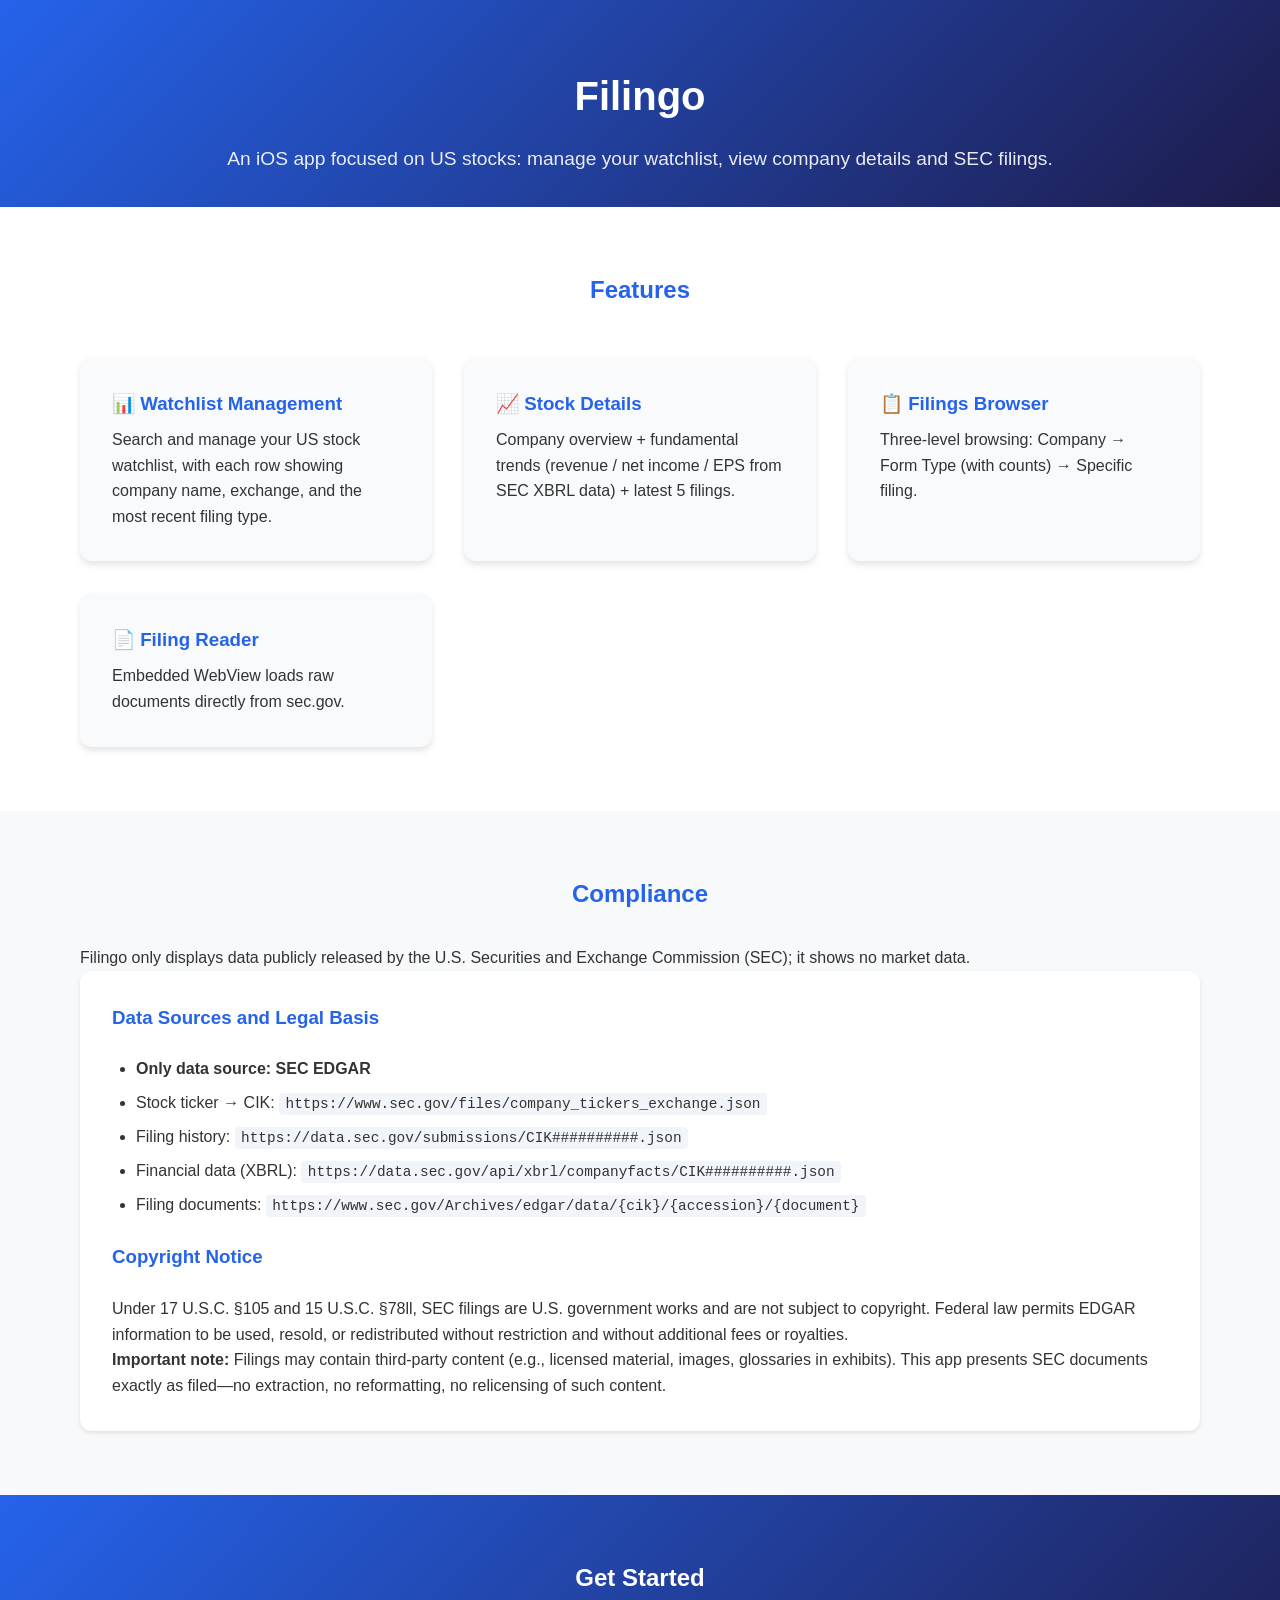
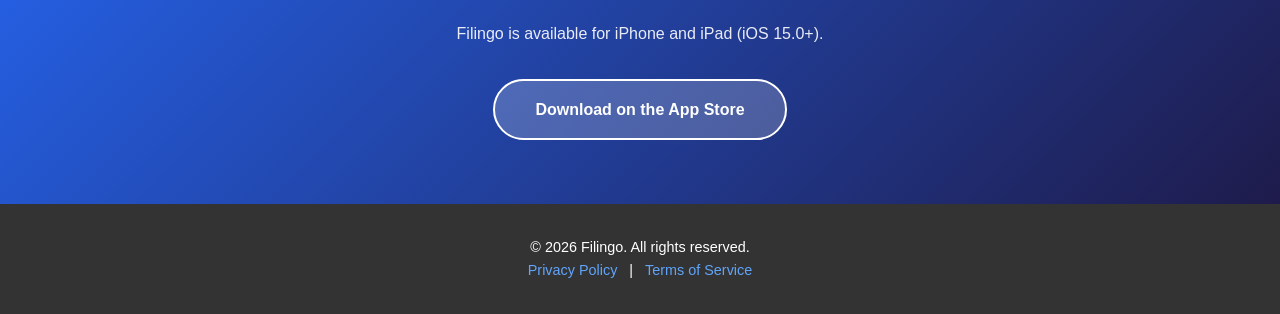
==== index.html @ 7d89cabd "Initial commit: Filingo website with English landing page, privacy policy, and terms of service" ====
<!DOCTYPE html>
<html lang="en">
<head>
    <meta charset="UTF-8">
    <meta name="viewport" content="width=device-width, initial-scale=1.0">
    <title>Filingo - SEC Filings Viewer for iOS</title>
    <link rel="stylesheet" href="assets/css/style.css">
</head>
<body>
    <header>
        <div class="container">
            <h1>Filingo</h1>
            <p>An iOS app focused on US stocks: manage your watchlist, view company details and SEC filings.</p>
        </div>
    </header>

    <section class="features">
        <div class="container">
            <h2>Features</h2>
            <div class="feature-grid">
                <div class="feature-card">
                    <h3>📊 Watchlist Management</h3>
                    <p>Search and manage your US stock watchlist, with each row showing company name, exchange, and the most recent filing type.</p>
                </div>
                <div class="feature-card">
                    <h3>📈 Stock Details</h3>
                    <p>Company overview + fundamental trends (revenue / net income / EPS from SEC XBRL data) + latest 5 filings.</p>
                </div>
                <div class="feature-card">
                    <h3>📋 Filings Browser</h3>
                    <p>Three-level browsing: Company → Form Type (with counts) → Specific filing.</p>
                </div>
                <div class="feature-card">
                    <h3>📄 Filing Reader</h3>
                    <p>Embedded WebView loads raw documents directly from sec.gov.</p>
                </div>
            </div>
        </div>
    </section>

    <section class="compliance">
        <div class="container">
            <h2>Compliance</h2>
            <p>Filingo only displays data publicly released by the U.S. Securities and Exchange Commission (SEC); it shows no market data.</p>

            <div class="compliance-points">
                <h3>Data Sources and Legal Basis</h3>
                <ul>
                    <li><strong>Only data source: SEC EDGAR</strong></li>
                    <li>Stock ticker → CIK: <code>https://www.sec.gov/files/company_tickers_exchange.json</code></li>
                    <li>Filing history: <code>https://data.sec.gov/submissions/CIK##########.json</code></li>
                    <li>Financial data (XBRL): <code>https://data.sec.gov/api/xbrl/companyfacts/CIK##########.json</code></li>
                    <li>Filing documents: <code>https://www.sec.gov/Archives/edgar/data/{cik}/{accession}/{document}</code></li>
                </ul>

                <h3>Copyright Notice</h3>
                <p>Under 17 U.S.C. §105 and 15 U.S.C. §78ll, SEC filings are U.S. government works and are not subject to copyright. Federal law permits EDGAR information to be used, resold, or redistributed without restriction and without additional fees or royalties.</p>
                <p><strong>Important note:</strong> Filings may contain third-party content (e.g., licensed material, images, glossaries in exhibits). This app presents SEC documents exactly as filed—no extraction, no reformatting, no relicensing of such content.</p>
            </div>
        </div>
    </section>

    <section class="download">
        <div class="container">
            <h2>Get Started</h2>
            <p>Filingo is available for iPhone and iPad (iOS 15.0+).</p>
            <a href="#" class="btn">Download on the App Store</a>
        </div>
    </section>

    <footer>
        <div class="container">
            <p>&copy; 2026 Filingo. All rights reserved.</p>
            <p><a href="privacy.html">Privacy Policy</a> | <a href="terms.html">Terms of Service</a></p>
        </div>
    </footer>
</body>
</html>
---- assets/css/style.css ----
* {
    margin: 0;
    padding: 0;
    box-sizing: border-box;
}

body {
    font-family: -apple-system, BlinkMacSystemFont, 'Segoe UI', Roboto, sans-serif;
    line-height: 1.6;
    color: #333;
    background-color: #f5f5f5;
}

.container {
    width: 90%;
    max-width: 1200px;
    margin: 0 auto;
    padding: 0 1rem;
}

header {
    background: linear-gradient(135deg, #2563eb, #1e1b4b);
    color: white;
    text-align: center;
    padding: 4rem 0 2rem;
}

header h1 {
    font-size: 2.5rem;
    margin-bottom: 1rem;
}

header p {
    font-size: 1.2rem;
    opacity: 0.9;
}

.features {
    padding: 4rem 0;
    background-color: white;
}

.features h2 {
    text-align: center;
    margin-bottom: 3rem;
    color: #2563eb;
}

.feature-grid {
    display: grid;
    grid-template-columns: repeat(auto-fit, minmax(280px, 1fr));
    gap: 2rem;
}

.feature-card {
    background: #f8fafc;
    border-radius: 12px;
    padding: 2rem;
    box-shadow: 0 4px 6px rgba(0, 0, 0, 0.1);
    transition: transform 0.3s ease, box-shadow 0.3s ease;
}

.feature-card:hover {
    transform: translateY(-5px);
    box-shadow: 0 8px 15px rgba(0, 0, 0, 0.1);
}

.feature-card h3 {
    color: #2563eb;
    margin-bottom: 0.5rem;
    display: flex;
    align-items: center;
    gap: 0.5rem;
}

.compliance {
    padding: 4rem 0;
    background-color: #f8f9fa;
}

.compliance h2 {
    text-align: center;
    margin-bottom: 2rem;
    color: #2563eb;
}

.compliance-points {
    background: white;
    border-radius: 12px;
    padding: 2rem;
    box-shadow: 0 2px 4px rgba(0, 0, 0, 0.1);
}

.compliance-points h3 {
    color: #2563eb;
    margin-bottom: 1.5rem;
    display: flex;
    align-items: center;
    gap: 0.5rem;
}

.compliance-points ul {
    margin-left: 1.5rem;
    margin-bottom: 1.5rem;
}

.compliance-points li {
    margin-bottom: 0.5rem;
    line-height: 1.6;
}

.compliance-points code {
    background: #f1f5f9;
    padding: 0.2rem 0.4rem;
    border-radius: 4px;
    font-family: 'Courier New', Courier, monospace;
    font-size: 0.9rem;
}

.download {
    padding: 4rem 0;
    text-align: center;
    background: linear-gradient(135deg, #2563eb, #1e1b4b);
    color: white;
}

.download h2 {
    margin-bottom: 1.5rem;
}

.download p {
    margin-bottom: 2rem;
    opacity: 0.9;
    max-width: 600px;
    margin-left: auto;
    margin-right: auto;
}

.btn {
    display: inline-block;
    background: rgba(255, 255, 255, 0.2);
    color: white;
    padding: 1rem 2.5rem;
    border-radius: 50px;
    text-decoration: none;
    font-weight: 600;
    border: 2px solid white;
    transition: all 0.3s ease;
}

.btn:hover {
    background: rgba(255, 255, 255, 0.3);
    transform: translateY(-2px);
    box-shadow: 0 4px 15px rgba(0, 0, 0, 0.2);
}

footer {
    text-align: center;
    padding: 2rem 0;
    background-color: #333;
    color: white;
    font-size: 0.9rem;
}

footer a {
    color: #60a5fa;
    text-decoration: none;
    margin: 0 0.5rem;
}

footer a:hover {
    text-decoration: underline;
}

@media (max-width: 768px) {
    header h1 {
        font-size: 2rem;
    }

    header p {
        font-size: 1rem;
    }

    .features h2,
    .compliance h2 {
        font-size: 1.8rem;
    }

    .feature-card {
        padding: 1.5rem;
    }
}
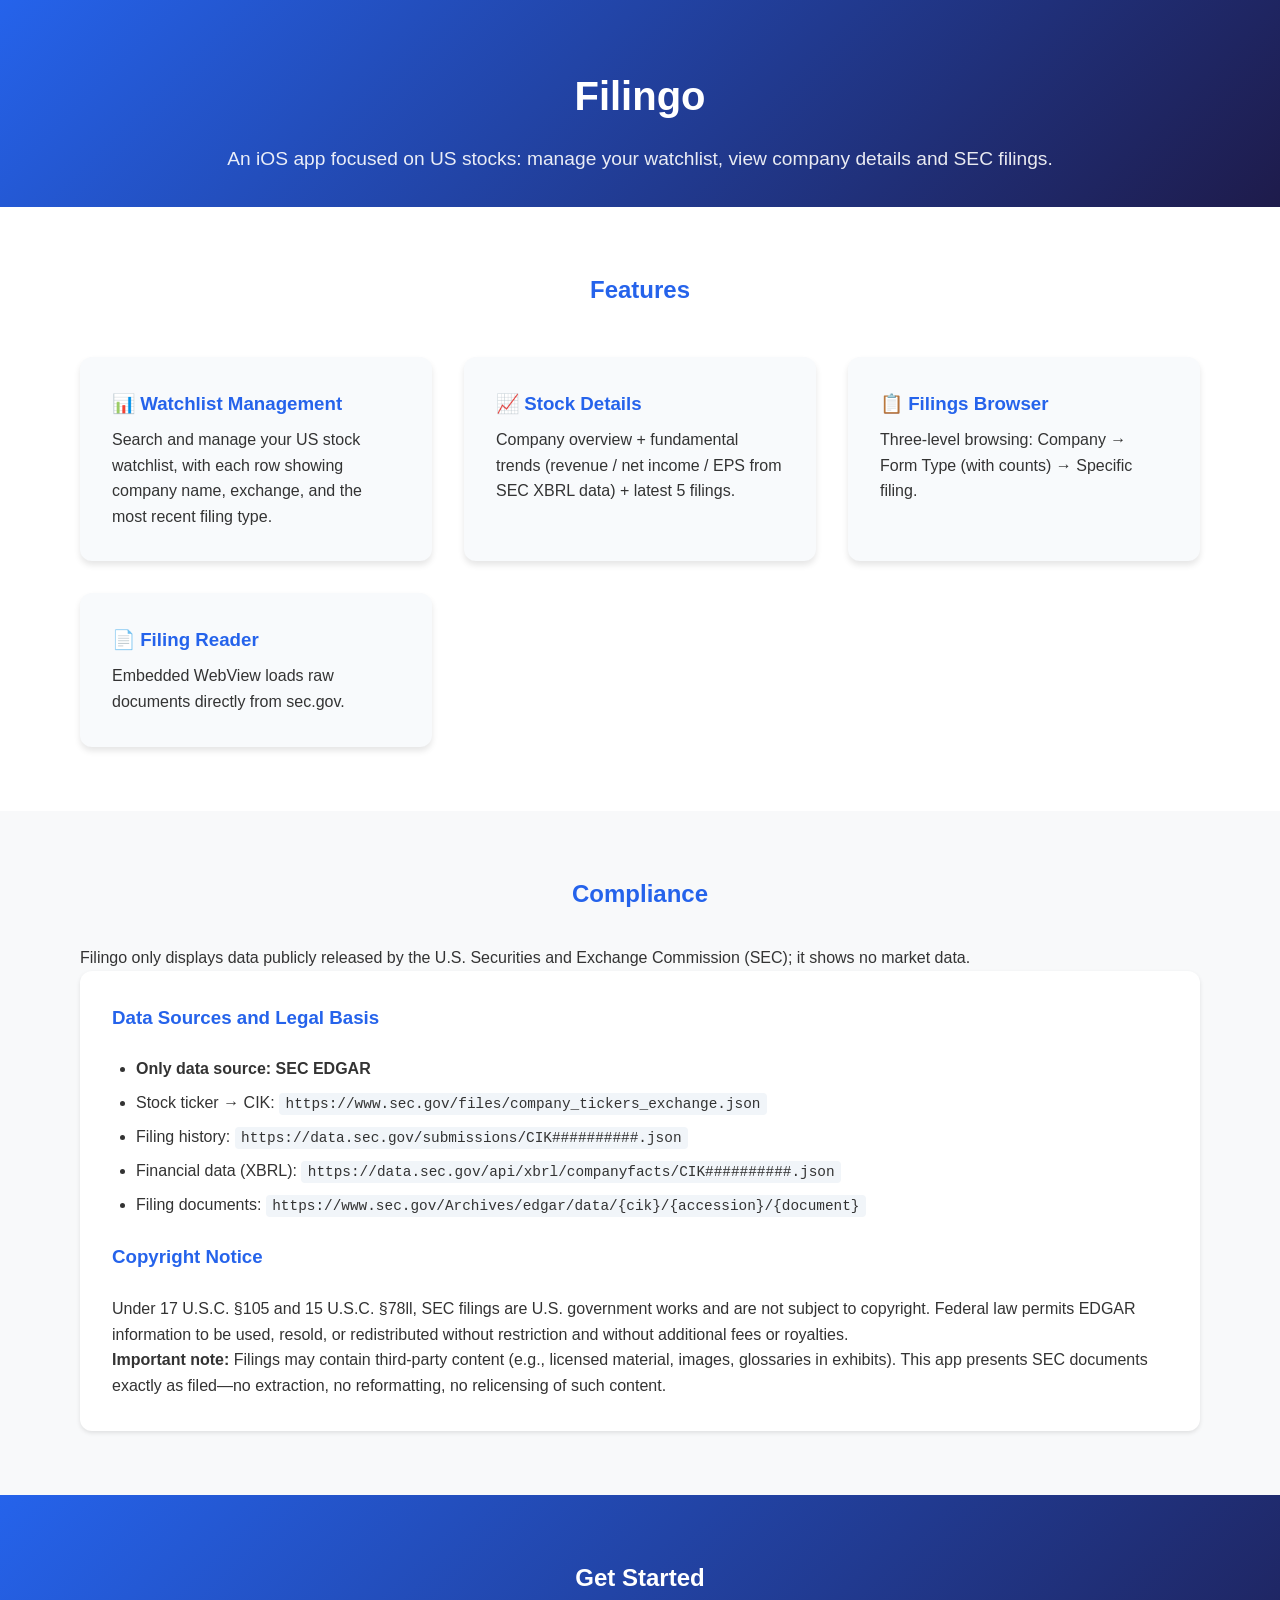
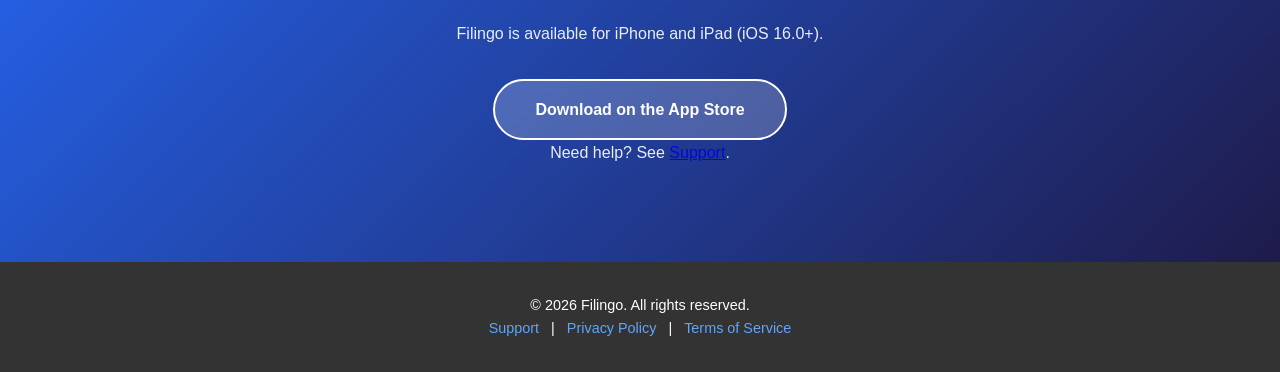
==== commit eff54024: "Add a support page and correct the contact addresses The privacy policy and terms both named address" ====
--- a/index.html
+++ b/index.html
@@ -63,15 +63,16 @@
     <section class="download">
         <div class="container">
             <h2>Get Started</h2>
-            <p>Filingo is available for iPhone and iPad (iOS 15.0+).</p>
+            <p>Filingo is available for iPhone and iPad (iOS 16.0+).</p>
             <a href="#" class="btn">Download on the App Store</a>
+            <p>Need help? See <a href="support.html">Support</a>.</p>
         </div>
     </section>
 
     <footer>
         <div class="container">
             <p>&copy; 2026 Filingo. All rights reserved.</p>
-            <p><a href="privacy.html">Privacy Policy</a> | <a href="terms.html">Terms of Service</a></p>
+            <p><a href="support.html">Support</a> | <a href="privacy.html">Privacy Policy</a> | <a href="terms.html">Terms of Service</a></p>
         </div>
     </footer>
 </body>
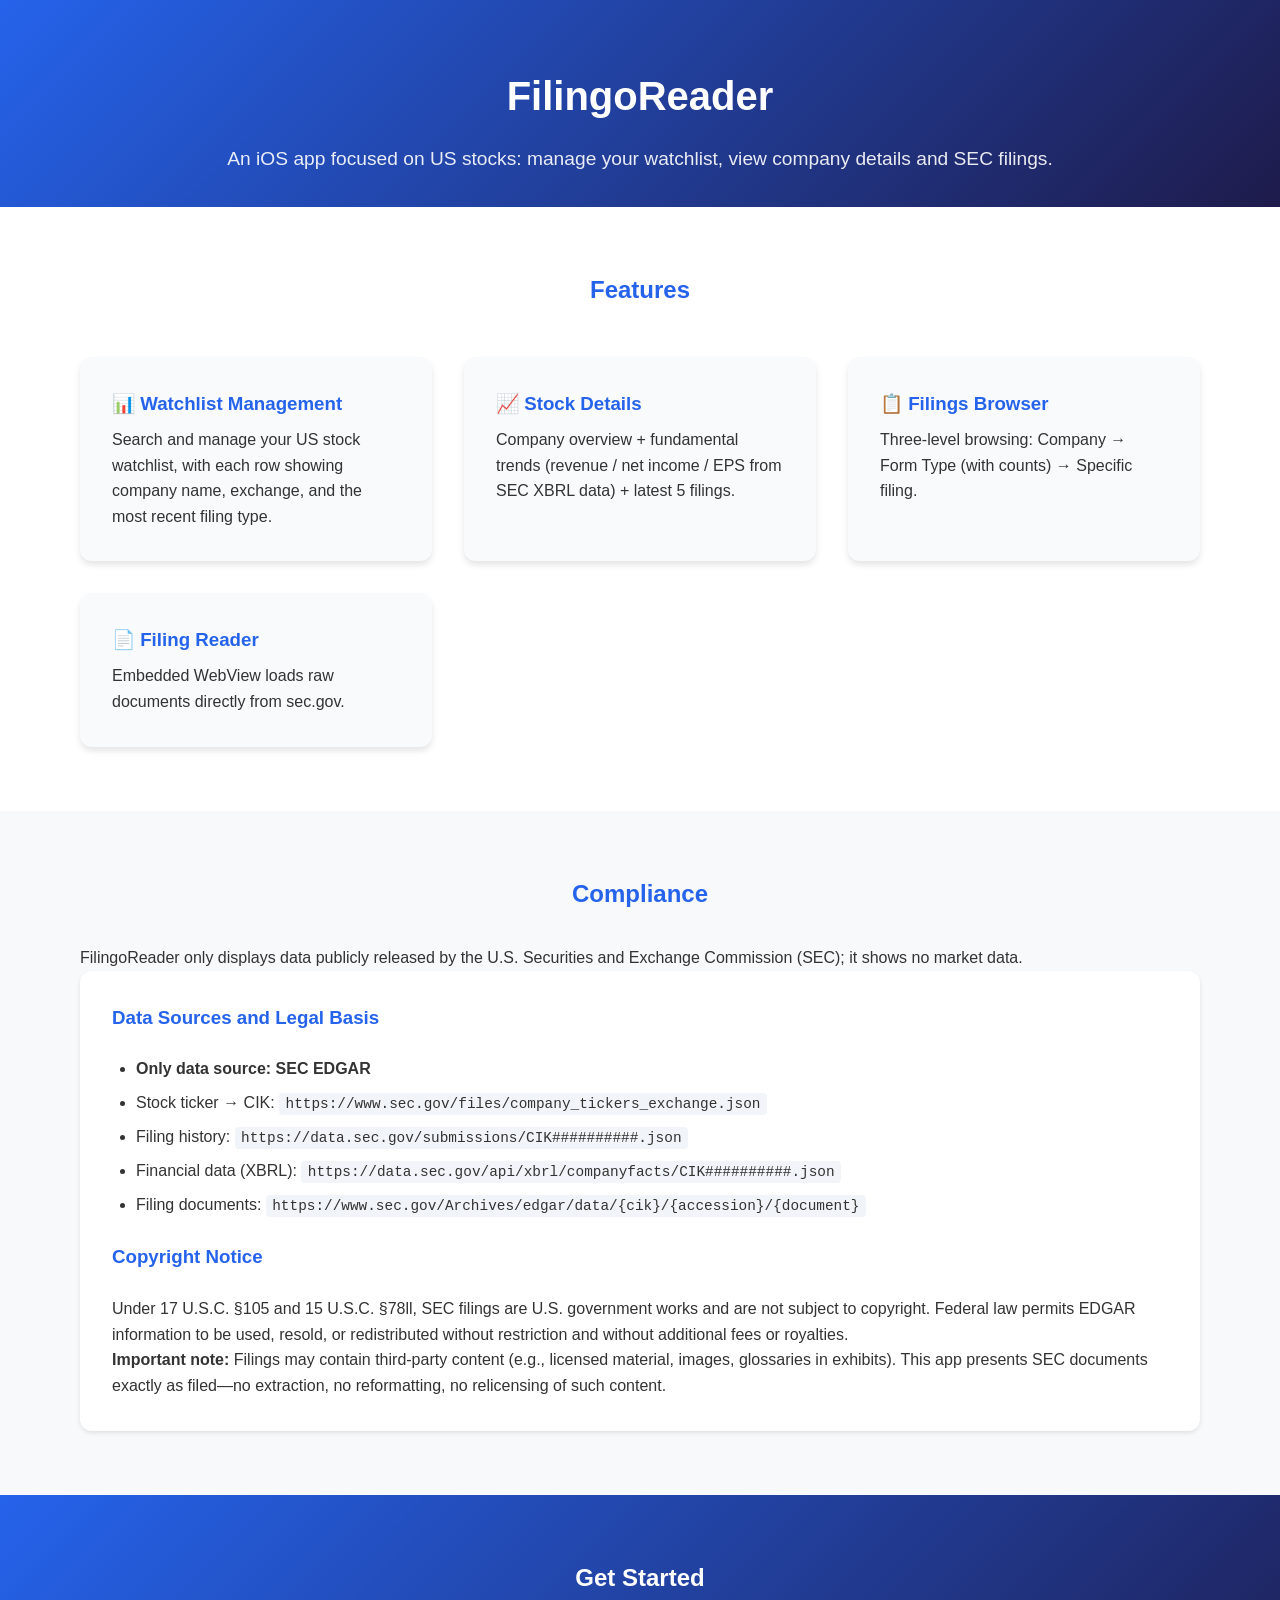
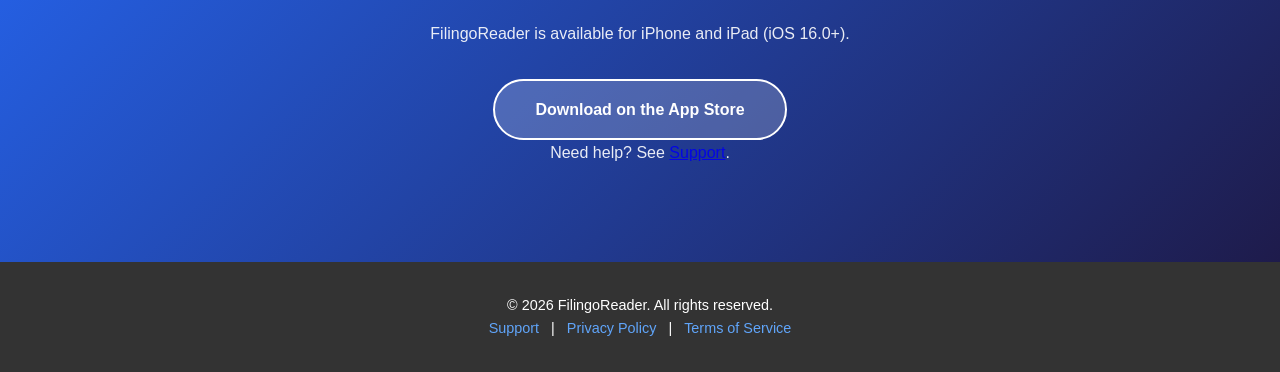
==== commit da79fc35: "Rename the app to FilingoReader across the site The app's display name changed, so the seven pages n" ====
--- a/index.html
+++ b/index.html
@@ -3,13 +3,13 @@
 <head>
     <meta charset="UTF-8">
     <meta name="viewport" content="width=device-width, initial-scale=1.0">
-    <title>Filingo - SEC Filings Viewer for iOS</title>
+    <title>FilingoReader - SEC Filings Viewer for iOS</title>
     <link rel="stylesheet" href="assets/css/style.css">
 </head>
 <body>
     <header>
         <div class="container">
-            <h1>Filingo</h1>
+            <h1>FilingoReader</h1>
             <p>An iOS app focused on US stocks: manage your watchlist, view company details and SEC filings.</p>
         </div>
     </header>
@@ -41,7 +41,7 @@
     <section class="compliance">
         <div class="container">
             <h2>Compliance</h2>
-            <p>Filingo only displays data publicly released by the U.S. Securities and Exchange Commission (SEC); it shows no market data.</p>
+            <p>FilingoReader only displays data publicly released by the U.S. Securities and Exchange Commission (SEC); it shows no market data.</p>
 
             <div class="compliance-points">
                 <h3>Data Sources and Legal Basis</h3>
@@ -63,7 +63,7 @@
     <section class="download">
         <div class="container">
             <h2>Get Started</h2>
-            <p>Filingo is available for iPhone and iPad (iOS 16.0+).</p>
+            <p>FilingoReader is available for iPhone and iPad (iOS 16.0+).</p>
             <a href="#" class="btn">Download on the App Store</a>
             <p>Need help? See <a href="support.html">Support</a>.</p>
         </div>
@@ -71,7 +71,7 @@
 
     <footer>
         <div class="container">
-            <p>&copy; 2026 Filingo. All rights reserved.</p>
+            <p>&copy; 2026 FilingoReader. All rights reserved.</p>
             <p><a href="support.html">Support</a> | <a href="privacy.html">Privacy Policy</a> | <a href="terms.html">Terms of Service</a></p>
         </div>
     </footer>
